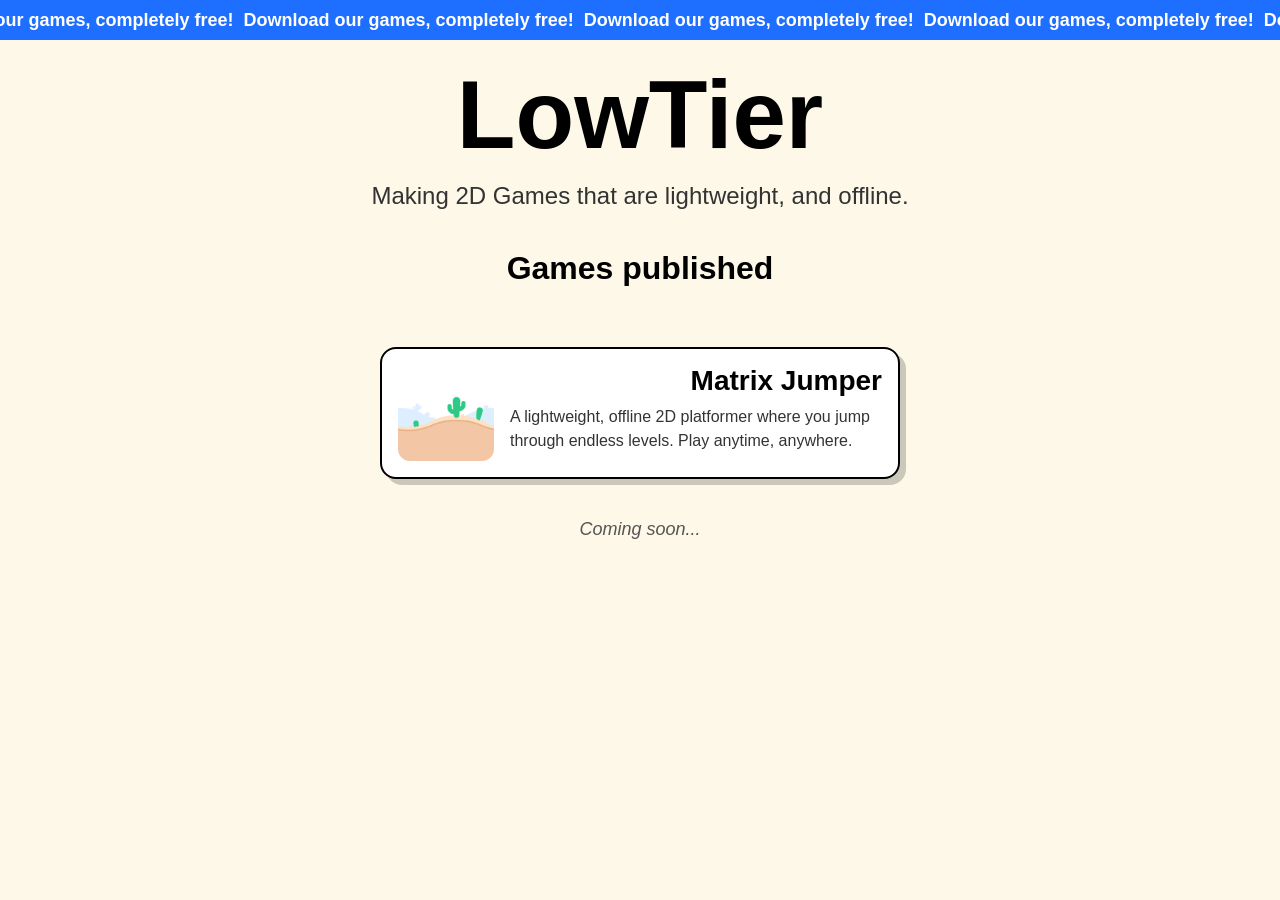
==== index.html @ aeed6591 "Add index.html so the site loads at the root" ====
<!DOCTYPE html>
<html lang="en">
<head>
    <meta charset="UTF-8">
    <meta name="viewport" content="width=device-width, initial-scale=1.0">
    <title>LowTier - Game</title>
    <link rel="stylesheet" href="contents/style.css">
</head>
<body>
    <div class="marquee-bar"></div>
    <main class="page">
        <h1 class="title">LowTier</h1>
        <p class="subtitle">Making 2D Games that are lightweight, and offline.</p>

        <h2 class="games-label">Games published</h2>

        <div class="card">
            <img src="contents/matrixjumper.png" alt="Matrix Jumper logo" class="card-logo">
            <div class="card-body">
                <h2 class="card-title">Matrix Jumper</h2>
                <p class="card-desc">A lightweight, offline 2D platformer where you jump through endless levels. Play anytime, anywhere.</p>
            </div>
        </div>

        <p class="coming-soon">Coming soon...</p>
    </main>
    <script src="contents/script.js"></script>
</body>
</html>
---- contents/style.css ----
* {
    margin: 0;
    padding: 0;
    box-sizing: border-box;
}

body {
    font-family: Arial, sans-serif;
    background: #fdf8e8;
    color: #222;
}

.page {
    padding-top: 60px;
    text-align: center;
}

.title {
    color: #000;
    font-size: 96px;
}

.subtitle {
    color: #333;
    font-size: 24px;
    margin-top: 12px;
}

/* Game title card */
.games-label {
    text-align: center;
    color: #000;
    font-size: 32px;
    margin-top: 40px;
}

.card {
    display: flex;
    gap: 16px;
    align-items: flex-start;
    max-width: 520px;
    margin: 60px auto 40px;
    background: #fff;
    border: 2px solid #000;
    border-radius: 16px;
    box-shadow: 6px 6px 0 rgba(0, 0, 0, 0.2);
    padding: 16px;
    text-align: left;
}

.card-logo {
    width: 96px;
    height: 96px;
    border-radius: 12px;
    object-fit: cover;
    flex-shrink: 0;
}

.card-title {
    color: #000;
    font-size: 28px;
    margin-bottom: 8px;
    text-align: right;
}

.card-desc {
    color: #333;
    font-size: 16px;
    line-height: 1.5;
}

/* Bottom center italic notice */
.coming-soon {
    text-align: center;
    font-style: italic;
    color: #555;
    font-size: 18px;
    margin-top: 40px;
}
.marquee-bar {
    position: fixed;
    top: 0;
    left: 0;
    width: 100%;
    background: #1e6fff;
    overflow: hidden;
    white-space: nowrap;
    z-index: 1000;
    height: 40px;
    line-height: 40px;
}

.marquee-track {
    display: inline-block;
    will-change: transform;
}

.marquee-track span {
    display: inline-block;
    margin-right: 10px;
    font-size: 18px;
    font-weight: bold;
    color: #fff;
}
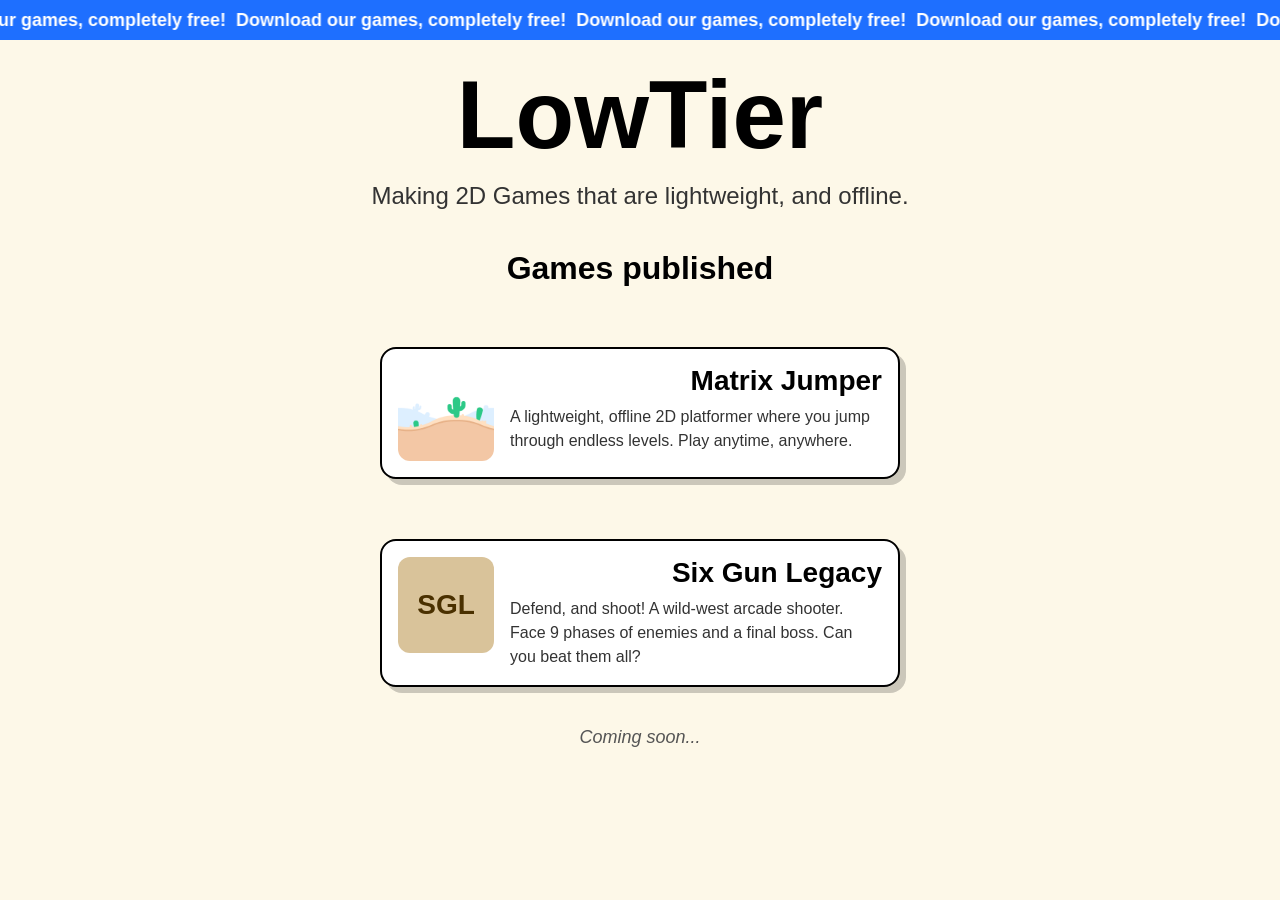
==== commit a1d93007: "Add Six Gun Legacy game card" ====
--- a/index.html
+++ b/index.html
@@ -22,6 +22,14 @@
             </div>
         </div>
 
+        <div class="card">
+            <div class="card-logo logo-placeholder">SGL</div>
+            <div class="card-body">
+                <h2 class="card-title">Six Gun Legacy</h2>
+                <p class="card-desc">Defend, and shoot! A wild-west arcade shooter. Face 9 phases of enemies and a final boss. Can you beat them all?</p>
+            </div>
+        </div>
+
         <p class="coming-soon">Coming soon...</p>
     </main>
     <script src="contents/script.js"></script>
--- a/contents/style.css
+++ b/contents/style.css
@@ -56,6 +56,16 @@
     flex-shrink: 0;
 }
 
+.logo-placeholder {
+    display: flex;
+    align-items: center;
+    justify-content: center;
+    background: #d9c39a;
+    color: #4a3000;
+    font-size: 28px;
+    font-weight: bold;
+}
+
 .card-title {
     color: #000;
     font-size: 28px;
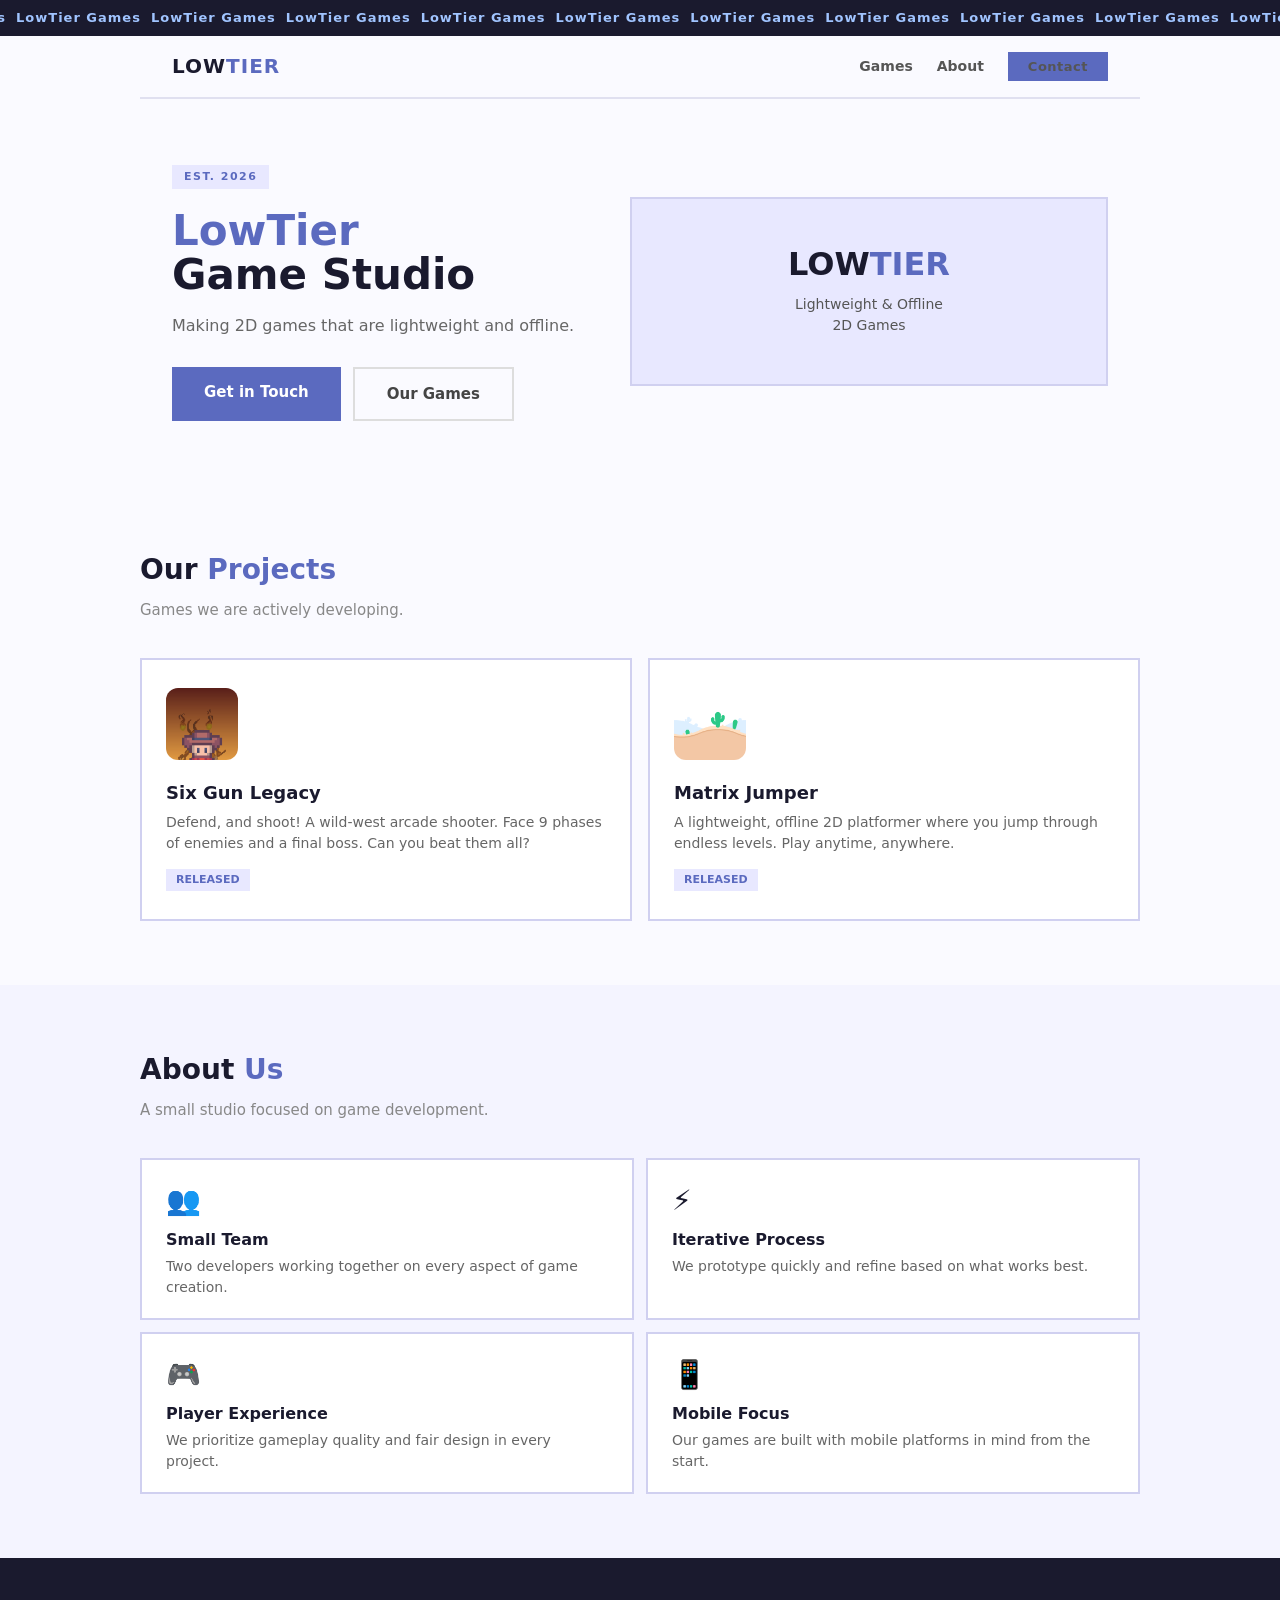
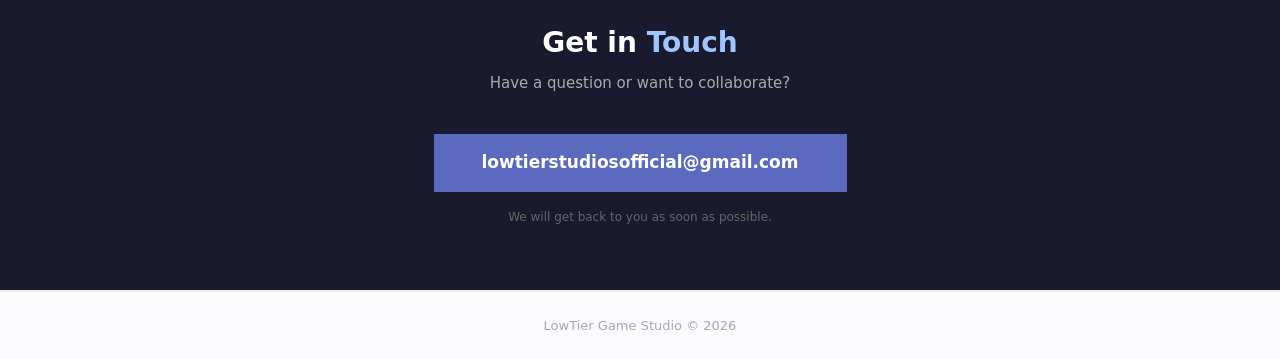
==== commit c5cee67d: "Replace homepage with LowTier site" ====
--- a/index.html
+++ b/index.html
@@ -1,37 +1,366 @@
 <!DOCTYPE html>
 <html lang="en">
 <head>
-    <meta charset="UTF-8">
-    <meta name="viewport" content="width=device-width, initial-scale=1.0">
-    <title>LowTier - Game</title>
-    <link rel="stylesheet" href="contents/style.css">
+<meta charset="UTF-8">
+<meta name="viewport" content="width=device-width, initial-scale=1">
+<title>LowTier</title>
+<style>
+* { margin: 0; padding: 0; box-sizing: border-box; }
+body {
+  font-family: system-ui, ui-sans-serif, sans-serif;
+  background: #fafaff;
+  color: #1a1a2e;
+  line-height: 1.5;
+}
+a { color: inherit; text-decoration: none; }
+
+.topbar {
+  background: #1a1a2e;
+  color: #a0c4ff;
+  overflow: hidden;
+  white-space: nowrap;
+  padding: 8px 0;
+  font-size: 13px;
+  font-weight: 700;
+  letter-spacing: 1px;
+  position: relative;
+}
+.topbar-inner {
+  display: inline-block;
+  white-space: nowrap;
+}
+.topbar-inner span { display: inline-block; padding-right: 10px; }
+
+nav {
+  display: flex;
+  justify-content: space-between;
+  align-items: center;
+  padding: 16px 32px;
+  max-width: 1000px;
+  margin: 0 auto;
+  border-bottom: 2px solid #e0e0f0;
+}
+nav .logo {
+  font-size: 20px;
+  font-weight: 800;
+  letter-spacing: 1px;
+  line-height: 1;
+}
+nav .logo span { color: #5b6abf; }
+nav .links { display: flex; align-items: center; gap: 24px; font-size: 14px; font-weight: 600; }
+nav .links a { color: #555; line-height: 1; }
+nav .links a:hover { color: #5b6abf; }
+nav .contact-link {
+  background: #5b6abf;
+  color: #fff;
+  padding: 8px 20px;
+  font-size: 13px;
+  font-weight: 700;
+  letter-spacing: 0.5px;
+}
+nav .contact-link:hover { background: #4752a0; }
+
+.hero {
+  max-width: 1000px;
+  margin: 0 auto;
+  padding: 64px 32px;
+  display: flex;
+  align-items: center;
+  gap: 48px;
+}
+.hero-left { flex: 1; }
+.hero-left .badge {
+  display: inline-block;
+  background: #e8e8ff;
+  color: #5b6abf;
+  font-size: 11px;
+  font-weight: 700;
+  padding: 4px 12px;
+  letter-spacing: 1.5px;
+  margin-bottom: 20px;
+}
+.hero-left h1 {
+  font-size: 42px;
+  font-weight: 900;
+  line-height: 1.05;
+  margin-bottom: 16px;
+}
+.hero-left h1 .highlight { color: #5b6abf; }
+.hero-left p {
+  color: #666;
+  font-size: 16px;
+  line-height: 1.6;
+  margin-bottom: 28px;
+  max-width: 480px;
+}
+.hero-left .cta-row { display: flex; gap: 12px; }
+.hero-left .btn-primary {
+  background: #5b6abf;
+  color: #fff;
+  padding: 14px 32px;
+  font-weight: 700;
+  font-size: 15px;
+}
+.hero-left .btn-primary:hover { background: #4752a0; }
+.hero-left .btn-secondary {
+  border: 2px solid #ddd;
+  color: #444;
+  padding: 14px 32px;
+  font-weight: 600;
+  font-size: 15px;
+}
+.hero-left .btn-secondary:hover { border-color: #aaa; }
+.hero-right {
+  flex: 1;
+  background: #e8e8ff;
+  padding: 48px 32px;
+  text-align: center;
+  border: 2px solid #d0d0f0;
+}
+.hero-right .product-name {
+  font-size: 32px;
+  font-weight: 900;
+  color: #1a1a2e;
+  line-height: 1.1;
+  margin-bottom: 8px;
+}
+.hero-right .product-name span { color: #5b6abf; }
+.hero-right .tagline {
+  margin-top: 12px;
+  font-size: 14px;
+  color: #555;
+}
+
+section { padding: 64px 32px; }
+.section-wrap { max-width: 1000px; margin: 0 auto; }
+.section-title {
+  font-size: 28px;
+  font-weight: 800;
+  margin-bottom: 8px;
+}
+.section-title span { color: #5b6abf; }
+.section-sub {
+  color: #888;
+  font-size: 15px;
+  margin-bottom: 36px;
+  max-width: 500px;
+}
+
+#games { background: #fafaff; }
+.game-grid {
+  display: grid;
+  grid-template-columns: repeat(2, 1fr);
+  gap: 16px;
+}
+.game-card {
+  border: 2px solid #d0d0f0;
+  padding: 28px 24px;
+  background: #fff;
+}
+.game-card .icon { font-size: 36px; margin-bottom: 12px; }
+.game-card img.game-img {
+  width: 72px;
+  height: 72px;
+  border-radius: 12px;
+  object-fit: cover;
+  margin-bottom: 12px;
+}
+.game-card h3 { font-size: 18px; font-weight: 700; margin-bottom: 6px; }
+.game-card p { font-size: 14px; color: #666; line-height: 1.5; margin-bottom: 12px; }
+.game-card .tag {
+  display: inline-block;
+  font-size: 11px;
+  font-weight: 700;
+  background: #e8e8ff;
+  color: #5b6abf;
+  padding: 3px 10px;
+}
+
+#about { background: #f4f4ff; }
+.about-grid {
+  display: grid;
+  grid-template-columns: repeat(2, 1fr);
+  gap: 12px;
+}
+.about-card {
+  border: 2px solid #d0d0f0;
+  padding: 20px 24px;
+  background: #fff;
+}
+.about-card .icon { font-size: 28px; margin-bottom: 6px; }
+.about-card h3 { font-size: 16px; font-weight: 700; }
+.about-card p { font-size: 14px; color: #666; margin-top: 4px; }
+
+#contact {
+  background: #1a1a2e;
+  color: #fff;
+  text-align: center;
+}
+#contact .section-title span { color: #a0c4ff; }
+#contact .section-sub { color: #aaa; margin: 0 auto 32px; }
+.btn-contact {
+  display: inline-block;
+  background: #5b6abf;
+  color: #fff;
+  padding: 16px 48px;
+  font-weight: 700;
+  font-size: 17px;
+  margin-top: 8px;
+}
+.btn-contact:hover { background: #4752a0; }
+#contact .fine {
+  margin-top: 16px;
+  font-size: 12px;
+  color: #666;
+}
+
+footer {
+  text-align: center;
+  padding: 24px 32px;
+  font-size: 13px;
+  color: #aaa;
+  border-top: 2px solid #eee;
+}
+
+@media (max-width: 700px) {
+  .hero { flex-direction: column; padding: 40px 20px; gap: 32px; }
+  .hero-left h1 { font-size: 32px; }
+  .game-grid, .about-grid { grid-template-columns: 1fr; }
+  nav { padding: 12px 20px; }
+  nav .links { gap: 12px; font-size: 12px; }
+  section { padding: 40px 20px; }
+}
+</style>
 </head>
 <body>
-    <div class="marquee-bar"></div>
-    <main class="page">
-        <h1 class="title">LowTier</h1>
-        <p class="subtitle">Making 2D Games that are lightweight, and offline.</p>
-
-        <h2 class="games-label">Games published</h2>
-
-        <div class="card">
-            <img src="contents/matrixjumper.png" alt="Matrix Jumper logo" class="card-logo">
-            <div class="card-body">
-                <h2 class="card-title">Matrix Jumper</h2>
-                <p class="card-desc">A lightweight, offline 2D platformer where you jump through endless levels. Play anytime, anywhere.</p>
-            </div>
-        </div>
-
-        <div class="card">
-            <div class="card-logo logo-placeholder">SGL</div>
-            <div class="card-body">
-                <h2 class="card-title">Six Gun Legacy</h2>
-                <p class="card-desc">Defend, and shoot! A wild-west arcade shooter. Face 9 phases of enemies and a final boss. Can you beat them all?</p>
-            </div>
-        </div>
-
-        <p class="coming-soon">Coming soon...</p>
-    </main>
-    <script src="contents/script.js"></script>
+
+<div class="topbar"><div class="topbar-inner" id="ticker"></div></div>
+
+<script>
+(function() {
+  const el = document.getElementById('ticker');
+  const msg = ' LowTier Games ';
+  let i = 0;
+  function step() {
+    const span = document.createElement('span');
+    span.textContent = msg;
+    el.appendChild(span);
+    i++;
+    if (el.scrollWidth > window.innerWidth * 2) return;
+    requestAnimationFrame(step);
+  }
+  step();
+
+  let pos = 0;
+  const speed = 1.2;
+  function scroll() {
+    pos -= speed;
+    const w = el.scrollWidth / 2;
+    if (pos <= -w) pos += w;
+    el.style.transform = 'translateX(' + pos + 'px)';
+    requestAnimationFrame(scroll);
+  }
+  scroll();
+})();
+</script>
+
+<nav>
+  <div class="logo">LOW<span>TIER</span></div>
+  <div class="links">
+    <a href="#games">Games</a>
+    <a href="#about">About</a>
+    <a href="#contact" class="contact-link">Contact</a>
+  </div>
+</nav>
+
+<div class="hero">
+  <div class="hero-left">
+    <div class="badge">EST. 2026</div>
+    <h1>
+      <span class="highlight">LowTier</span><br>
+      Game Studio
+    </h1>
+    <p>
+      Making 2D games that are lightweight and offline.
+    </p>
+    <div class="cta-row">
+      <a href="#contact" class="btn-primary">Get in Touch</a>
+      <a href="#games" class="btn-secondary">Our Games</a>
+    </div>
+  </div>
+  <div class="hero-right">
+    <div class="product-name">
+      LOW<span>TIER</span>
+    </div>
+    <div class="tagline">
+      Lightweight &amp; Offline<br>
+      2D Games
+    </div>
+  </div>
+</div>
+
+<section id="games">
+  <div class="section-wrap">
+    <h2 class="section-title">Our <span>Projects</span></h2>
+    <p class="section-sub">Games we are actively developing.</p>
+    <div class="game-grid">
+      <div class="game-card">
+        <img src="lowtier-assets/sixgunlegacy.png" alt="Six Gun Legacy logo" class="game-img">
+        <h3>Six Gun Legacy</h3>
+        <p>Defend, and shoot! A wild-west arcade shooter. Face 9 phases of enemies and a final boss. Can you beat them all?</p>
+        <span class="tag">RELEASED</span>
+      </div>
+      <div class="game-card">
+        <img src="lowtier-assets/matrixjumper.png" alt="Matrix Jumper logo" class="game-img">
+        <h3>Matrix Jumper</h3>
+        <p>A lightweight, offline 2D platformer where you jump through endless levels. Play anytime, anywhere.</p>
+        <span class="tag">RELEASED</span>
+      </div>
+    </div>
+  </div>
+</section>
+
+<section id="about">
+  <div class="section-wrap">
+    <h2 class="section-title">About <span>Us</span></h2>
+    <p class="section-sub">A small studio focused on game development.</p>
+    <div class="about-grid">
+      <div class="about-card">
+        <div class="icon">👥</div>
+        <h3>Small Team</h3>
+        <p>Two developers working together on every aspect of game creation.</p>
+      </div>
+      <div class="about-card">
+        <div class="icon">⚡</div>
+        <h3>Iterative Process</h3>
+        <p>We prototype quickly and refine based on what works best.</p>
+      </div>
+      <div class="about-card">
+        <div class="icon">🎮</div>
+        <h3>Player Experience</h3>
+        <p>We prioritize gameplay quality and fair design in every project.</p>
+      </div>
+      <div class="about-card">
+        <div class="icon">📱</div>
+        <h3>Mobile Focus</h3>
+        <p>Our games are built with mobile platforms in mind from the start.</p>
+      </div>
+    </div>
+  </div>
+</section>
+
+<section id="contact">
+  <div class="section-wrap">
+    <h2 class="section-title">Get in <span>Touch</span></h2>
+    <p class="section-sub">Have a question or want to collaborate?</p>
+    <a href="mailto:lowtierstudiosofficial@gmail.com" class="btn-contact">lowtierstudiosofficial@gmail.com</a>
+    <p class="fine">We will get back to you as soon as possible.</p>
+  </div>
+</section>
+
+<footer>
+  LowTier Game Studio &copy; 2026
+</footer>
+
 </body>
-</html>+</html>
